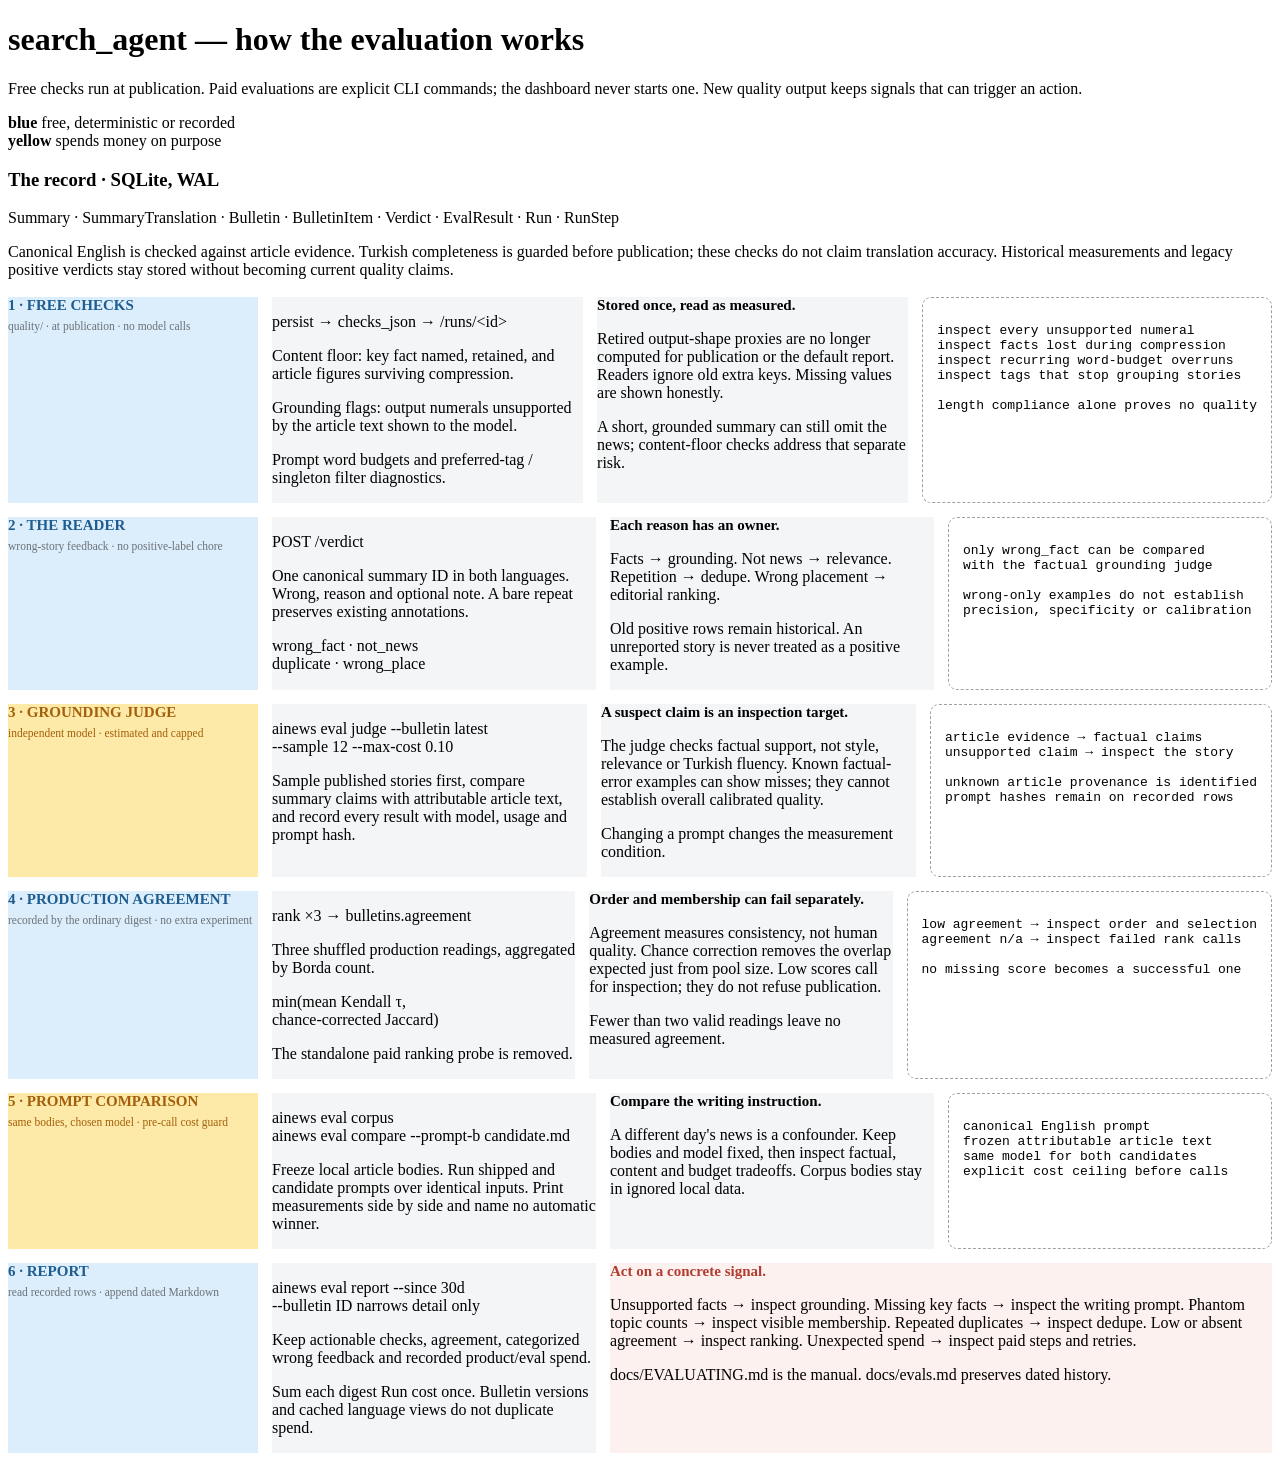
==== docs/diagrams/eval-architecture.html @ 0230bcce "Define bilingual delivery lanes and align current quality documentation" ====
<!doctype html>
<html lang="en">
<head>
<meta charset="utf-8">
<title>search_agent — how the evaluation works</title>
<link rel="stylesheet" href="diagram.css">
<style>
  .layer { display: grid; grid-template-columns: 250px 1fr 1fr 1fr; gap: 14px; margin-bottom: 14px; }
  .layer > .box { align-self: stretch; }
  .free { background: #dceefb; border-color: #2f7fbf; }
  .paid { background: #fdeaa8; border-color: #cf9e34; }
  .say { background: #f4f5f7; border-color: #c3c7cd; }
  .seen { background: #fff; border: 1.5px dashed #9aa0a8; border-radius: 9px; padding: 12px 14px; }
  .name { margin: 0 0 6px; font-size: 15px; font-weight: 600; }
  .free .name { color: #1f5c8f; }
  .paid .name { color: #a35f0b; }
  .tag { font-size: 11.5px; color: #5b6168; }
  .cost { font-size: 11.5px; color: #6b7178; margin: 0; }
  .paid .cost { color: #a35f0b; }
  .trigger { background: #fdf1f0; border-color: #d05a4e; }
  .trigger .name { color: #b23c2f; }
  .banner { margin-bottom: 18px; }
</style>
</head>
<body>
<div class="head">
  <div>
    <h1>search_agent — how the evaluation works</h1>
    <p class="lede">Free checks run at publication. Paid evaluations are explicit CLI commands;
      the dashboard never starts one. New quality output keeps signals that can trigger an action.</p>
  </div>
  <div class="legend"><b>blue</b> free, deterministic or recorded<br><b>yellow</b> spends money on purpose</div>
</div>
<div class="box plain banner">
  <h3>The record · SQLite, WAL</h3>
  <p>Summary · SummaryTranslation · Bulletin · BulletinItem · Verdict · EvalResult · Run · RunStep</p>
  <p>Canonical English is checked against article evidence. Turkish completeness is guarded before
    publication; these checks do not claim translation accuracy. Historical measurements and legacy
    positive verdicts stay stored without becoming current quality claims.</p>
</div>
<div class="layer">
  <div class="box free"><p class="name">1 · FREE CHECKS</p><p class="cost">quality/ · at publication · no model calls</p></div>
  <div class="box say"><p class="mono">persist → checks_json → /runs/&lt;id&gt;</p>
    <p>Content floor: key fact named, retained, and article figures surviving compression.</p>
    <p>Grounding flags: output numerals unsupported by the article text shown to the model.</p>
    <p>Prompt word budgets and preferred-tag / singleton filter diagnostics.</p></div>
  <div class="box say"><p class="name">Stored once, read as measured.</p>
    <p>Retired output-shape proxies are no longer computed for publication or the default report.
      Readers ignore old extra keys. Missing values are shown honestly.</p>
    <p>A short, grounded summary can still omit the news; content-floor checks address that separate risk.</p></div>
  <div class="seen"><pre>inspect every unsupported numeral
inspect facts lost during compression
inspect recurring word-budget overruns
inspect tags that stop grouping stories

length compliance alone proves no quality</pre></div>
</div>
<div class="layer">
  <div class="box free"><p class="name">2 · THE READER</p><p class="cost">wrong-story feedback · no positive-label chore</p></div>
  <div class="box say"><p class="mono">POST /verdict</p><p>One canonical summary ID in both languages.
    Wrong, reason and optional note. A bare repeat preserves existing annotations.</p>
    <p class="mono">wrong_fact · not_news<br>duplicate · wrong_place</p></div>
  <div class="box say"><p class="name">Each reason has an owner.</p>
    <p>Facts → grounding. Not news → relevance. Repetition → dedupe. Wrong placement → editorial ranking.</p>
    <p>Old positive rows remain historical. An unreported story is never treated as a positive example.</p></div>
  <div class="seen"><pre>only wrong_fact can be compared
with the factual grounding judge

wrong-only examples do not establish
precision, specificity or calibration</pre></div>
</div>
<div class="layer">
  <div class="box paid"><p class="name">3 · GROUNDING JUDGE</p><p class="cost">independent model · estimated and capped</p></div>
  <div class="box say"><p class="mono">ainews eval judge --bulletin latest<br>--sample 12 --max-cost 0.10</p>
    <p>Sample published stories first, compare summary claims with attributable article text,
      and record every result with model, usage and prompt hash.</p></div>
  <div class="box say"><p class="name">A suspect claim is an inspection target.</p>
    <p>The judge checks factual support, not style, relevance or Turkish fluency. Known factual-error
      examples can show misses; they cannot establish overall calibrated quality.</p>
    <p>Changing a prompt changes the measurement condition.</p></div>
  <div class="seen"><pre>article evidence → factual claims
unsupported claim → inspect the story

unknown article provenance is identified
prompt hashes remain on recorded rows</pre></div>
</div>
<div class="layer">
  <div class="box free"><p class="name">4 · PRODUCTION AGREEMENT</p><p class="cost">recorded by the ordinary digest · no extra experiment</p></div>
  <div class="box say"><p class="mono">rank ×3 → bulletins.agreement</p>
    <p>Three shuffled production readings, aggregated by Borda count.</p>
    <p class="mono">min(mean Kendall τ,<br>chance-corrected Jaccard)</p>
    <p>The standalone paid ranking probe is removed.</p></div>
  <div class="box say"><p class="name">Order and membership can fail separately.</p>
    <p>Agreement measures consistency, not human quality. Chance correction removes the overlap
      expected just from pool size. Low scores call for inspection; they do not refuse publication.</p>
    <p>Fewer than two valid readings leave no measured agreement.</p></div>
  <div class="seen"><pre>low agreement → inspect order and selection
agreement n/a → inspect failed rank calls

no missing score becomes a successful one</pre></div>
</div>
<div class="layer">
  <div class="box paid"><p class="name">5 · PROMPT COMPARISON</p><p class="cost">same bodies, chosen model · pre-call cost guard</p></div>
  <div class="box say"><p class="mono">ainews eval corpus<br>ainews eval compare --prompt-b candidate.md</p>
    <p>Freeze local article bodies. Run shipped and candidate prompts over identical inputs.
      Print measurements side by side and name no automatic winner.</p></div>
  <div class="box say"><p class="name">Compare the writing instruction.</p>
    <p>A different day's news is a confounder. Keep bodies and model fixed, then inspect factual,
      content and budget tradeoffs. Corpus bodies stay in ignored local data.</p></div>
  <div class="seen"><pre>canonical English prompt
frozen attributable article text
same model for both candidates
explicit cost ceiling before calls</pre></div>
</div>
<div class="layer">
  <div class="box free"><p class="name">6 · REPORT</p><p class="cost">read recorded rows · append dated Markdown</p></div>
  <div class="box say"><p class="mono">ainews eval report --since 30d<br>--bulletin ID narrows detail only</p>
    <p>Keep actionable checks, agreement, categorized wrong feedback and recorded product/eval spend.</p>
    <p>Sum each digest Run cost once. Bulletin versions and cached language views do not duplicate spend.</p></div>
  <div class="box trigger" style="grid-column:span 2"><p class="name">Act on a concrete signal.</p>
    <p>Unsupported facts → inspect grounding. Missing key facts → inspect the writing prompt.
      Phantom topic counts → inspect visible membership. Repeated duplicates → inspect dedupe.
      Low or absent agreement → inspect ranking. Unexpected spend → inspect paid steps and retries.</p>
    <p>docs/EVALUATING.md is the manual. docs/evals.md preserves dated history.</p></div>
</div>
</body>
</html>
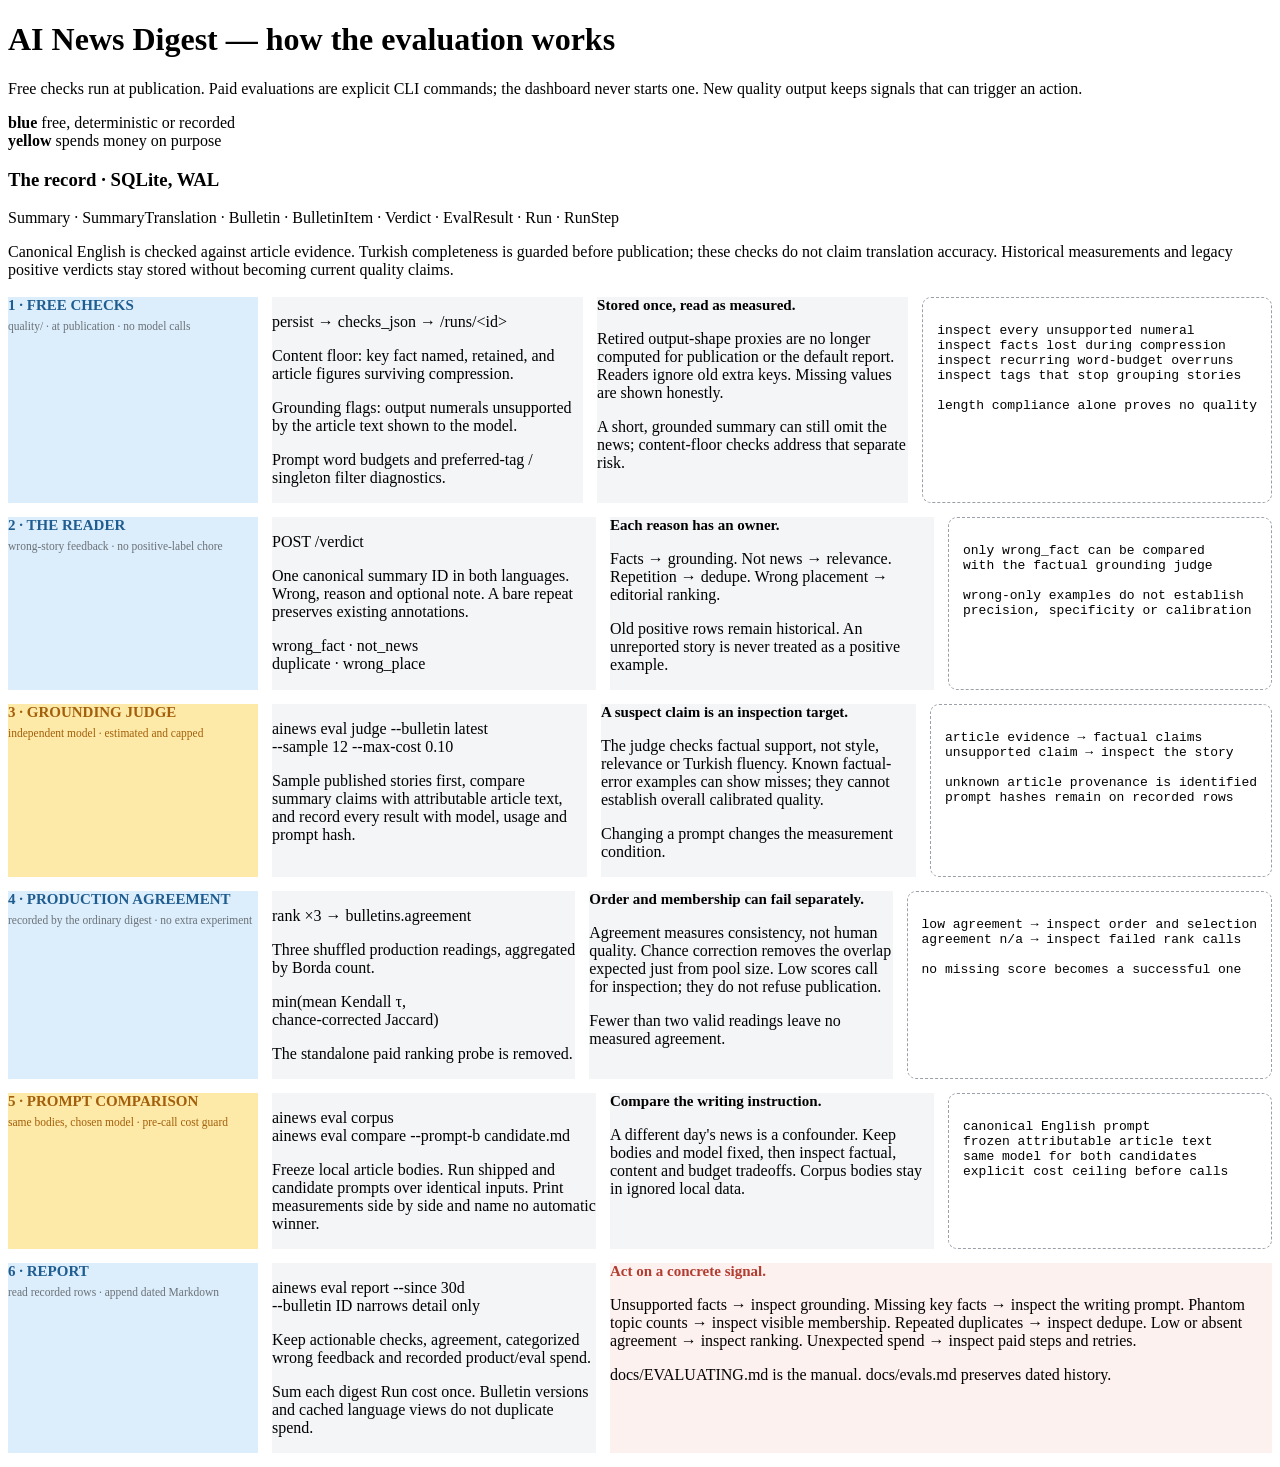
==== commit 30163526: "Rename the product AI News Digest and rewrite the README around it One name everywhere: the app's br" ====
--- a/docs/diagrams/eval-architecture.html
+++ b/docs/diagrams/eval-architecture.html
@@ -2,7 +2,7 @@
 <html lang="en">
 <head>
 <meta charset="utf-8">
-<title>search_agent — how the evaluation works</title>
+<title>AI News Digest — how the evaluation works</title>
 <link rel="stylesheet" href="diagram.css">
 <style>
   .layer { display: grid; grid-template-columns: 250px 1fr 1fr 1fr; gap: 14px; margin-bottom: 14px; }
@@ -25,7 +25,7 @@
 <body>
 <div class="head">
   <div>
-    <h1>search_agent — how the evaluation works</h1>
+    <h1>AI News Digest — how the evaluation works</h1>
     <p class="lede">Free checks run at publication. Paid evaluations are explicit CLI commands;
       the dashboard never starts one. New quality output keeps signals that can trigger an action.</p>
   </div>
